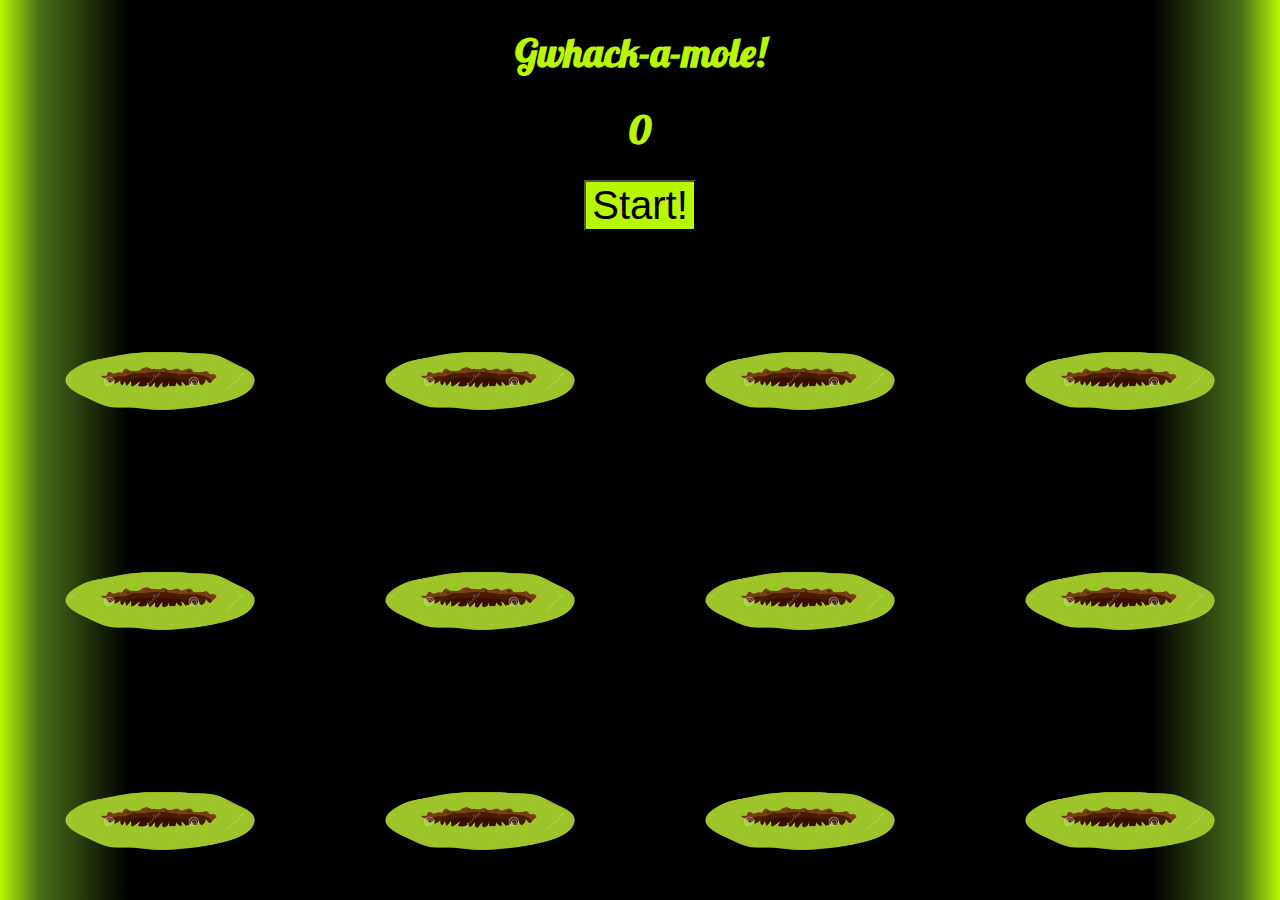
==== index.html @ dde04607 "first commit" ====
<!DOCTYPE html>
<html lang="en">
<head>
    <meta charset="UTF-8">
    <meta http-equiv="X-UA-Compatible" content="IE=edge">
    <meta name="viewport" content="width=device-width, initial-scale=1.0">
    <title>Document</title>
    <link rel="stylesheet" href="style.css">
    <link rel="preconnect" href="https://fonts.googleapis.com">
<link rel="preconnect" href="https://fonts.gstatic.com" crossorigin>
<link href="https://fonts.googleapis.com/css2?family=Lobster&display=swap" rel="stylesheet">
</head>
<body>
    <div class="viewer">
        <div class="infos">
            <h1>Gwhack-a-mole!</h1>
            <h1 class="score"> 0</h1>
            <div class = "start">
                <button>Start!</button>
            </div>
        </div>
        <div class="game">
            <div class="div1">
                <div class="hole">
                    <div class="mole mole1"></div>
                </div>
                <div class="hole">
                    <div class="mole mole2"></div>
                </div>
                <div class="hole">
                    <div class="mole mole3"></div>
                </div>
                <div class="hole">
                    <div class="mole mole4"></div>
                </div>
            </div>
            <div class="div2">
                <div class="hole">
                    <div class="mole mole5"></div>
                </div>
                <div class="hole">
                    <div class="mole mole6"></div>
                </div>
                <div class="hole">
                    <div class="mole mole7"></div>
                </div>
                <div class="hole">
                    <div class="mole mole8"></div>
                </div>
            </div>
            <div class="div3">
                <div class="hole">
                    <div class="mole mole9"></div>
                </div>
                <div class="hole">
                    <div class="mole mole10"></div>
                </div>
                <div class="hole">
                    <div class="mole mole11"></div>
                </div>
                <div class="hole">
                    <div class="mole mole12"></div>
                </div>
            </div>
        </div>
    </div>
<script src="script.js"></script>
</body>
</html>
---- style.css ----
body {
padding: 0;
margin: 0;
font-family: 'Lobster', cursive;
font-size: 10px;
background: rgb(184,247,1);
background: linear-gradient(90deg, rgba(184,247,1,1) 0%, rgba(74,113,24,1) 3%, rgba(0,0,0,1) 10%, rgba(0,0,0,1) 50%, rgba(0,0,0,1) 90%, rgba(74,113,24,1) 97%, rgba(184,247,1,1) 100%);
color: rgba(184,247,1,1);
}

h1 {
    font-size: 40px;
    text-align: center;
}

.start {
    text-align: center;
}

button {
    font-size: 40px;
    text-align: center;
    background-color: rgba(184,247,1,1);
    cursor: pointer;
}

.viewer {
    background-image: url(./images/guaca.jpg);
    background-repeat: no-repeat;
    background-size: cover;
    background: none;
}

.game {
    display: flex;
    flex-direction: column;
    align-items: center;
    justify-content: center;
}

.div1, .div2, .div3 {
    display: flex;
    flex-direction: row;
    align-items: center;
    justify-content: center;
}

.hole {
    height: 200px;
    width: 300px;
    margin: 10px;
    background-image: url(./images/dirt.png);
    background-repeat: no-repeat;
    background-size: cover;
    background-size: 200px;
    background-position: center;
    background-position: 50px bottom;
}

.mole {
    height: 200px;
    width: 300px;
    background-image: url(./images/avo.png);
    background-repeat: no-repeat;
    background-size: cover;
    background-size: 150px;
    background-position: 75px 0px;
    visibility: hidden;
}

/* .mole {
    height: 200px;
    width: 300px;
    background-image: url(./images/mole.png);
    background-repeat: no-repeat;
    background-size: cover;
    background-size: 180px;
    background-position: 60px -10px;
    visibility: hidden;
} */

/* .hole4 .mole {
    visibility: visible;
} */
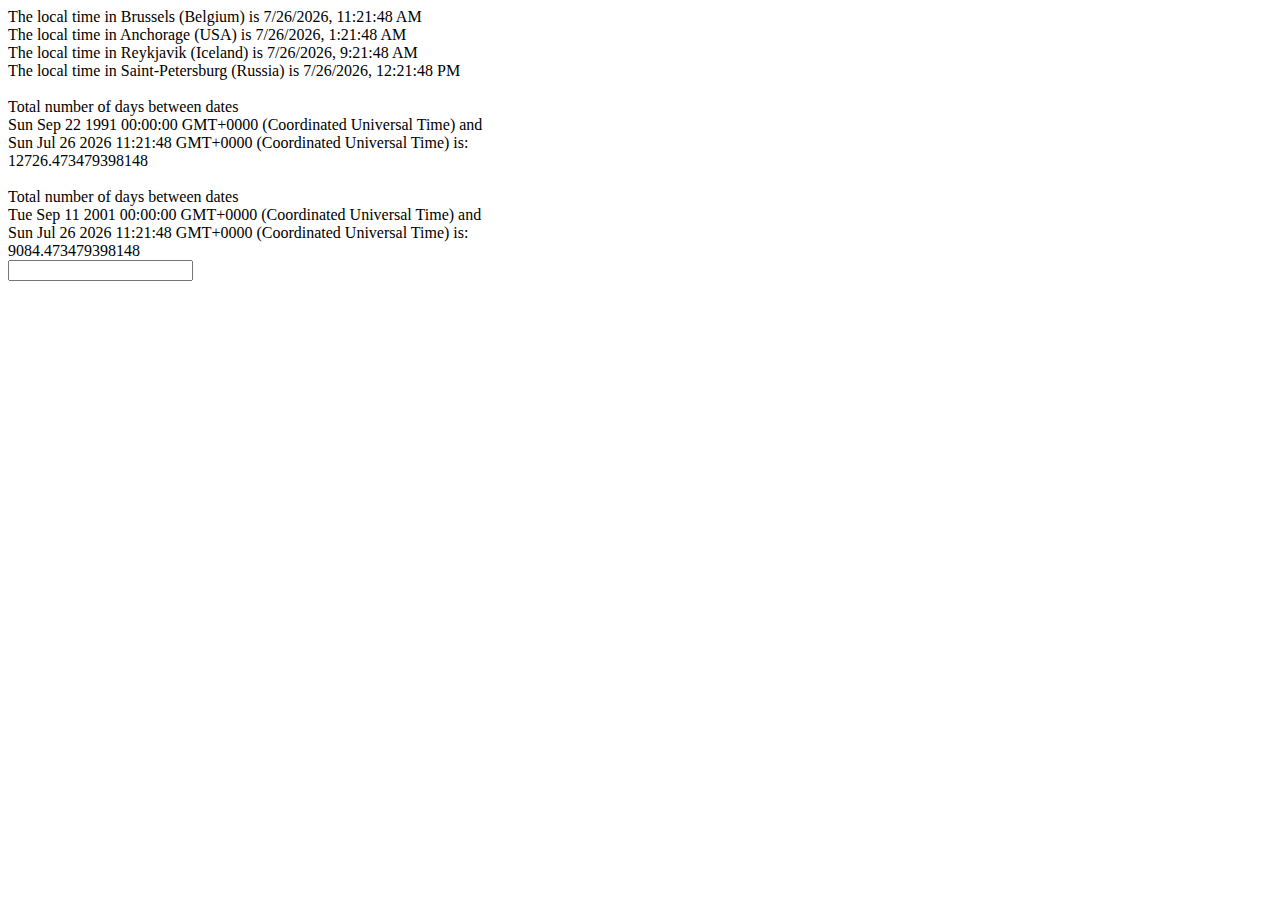
==== commit dd40d24d: "second commit" ====
--- a/index.html
+++ b/index.html
@@ -5,65 +5,10 @@
     <meta http-equiv="X-UA-Compatible" content="IE=edge">
     <meta name="viewport" content="width=device-width, initial-scale=1.0">
     <title>Document</title>
-    <link rel="stylesheet" href="style.css">
-    <link rel="preconnect" href="https://fonts.googleapis.com">
-<link rel="preconnect" href="https://fonts.gstatic.com" crossorigin>
-<link href="https://fonts.googleapis.com/css2?family=Lobster&display=swap" rel="stylesheet">
 </head>
 <body>
-    <div class="viewer">
-        <div class="infos">
-            <h1>Gwhack-a-mole!</h1>
-            <h1 class="score"> 0</h1>
-            <div class = "start">
-                <button>Start!</button>
-            </div>
-        </div>
-        <div class="game">
-            <div class="div1">
-                <div class="hole">
-                    <div class="mole mole1"></div>
-                </div>
-                <div class="hole">
-                    <div class="mole mole2"></div>
-                </div>
-                <div class="hole">
-                    <div class="mole mole3"></div>
-                </div>
-                <div class="hole">
-                    <div class="mole mole4"></div>
-                </div>
-            </div>
-            <div class="div2">
-                <div class="hole">
-                    <div class="mole mole5"></div>
-                </div>
-                <div class="hole">
-                    <div class="mole mole6"></div>
-                </div>
-                <div class="hole">
-                    <div class="mole mole7"></div>
-                </div>
-                <div class="hole">
-                    <div class="mole mole8"></div>
-                </div>
-            </div>
-            <div class="div3">
-                <div class="hole">
-                    <div class="mole mole9"></div>
-                </div>
-                <div class="hole">
-                    <div class="mole mole10"></div>
-                </div>
-                <div class="hole">
-                    <div class="mole mole11"></div>
-                </div>
-                <div class="hole">
-                    <div class="mole mole12"></div>
-                </div>
-            </div>
-        </div>
-    </div>
-<script src="script.js"></script>
+    
+
+    <script src="script.js"></script>
 </body>
 </html>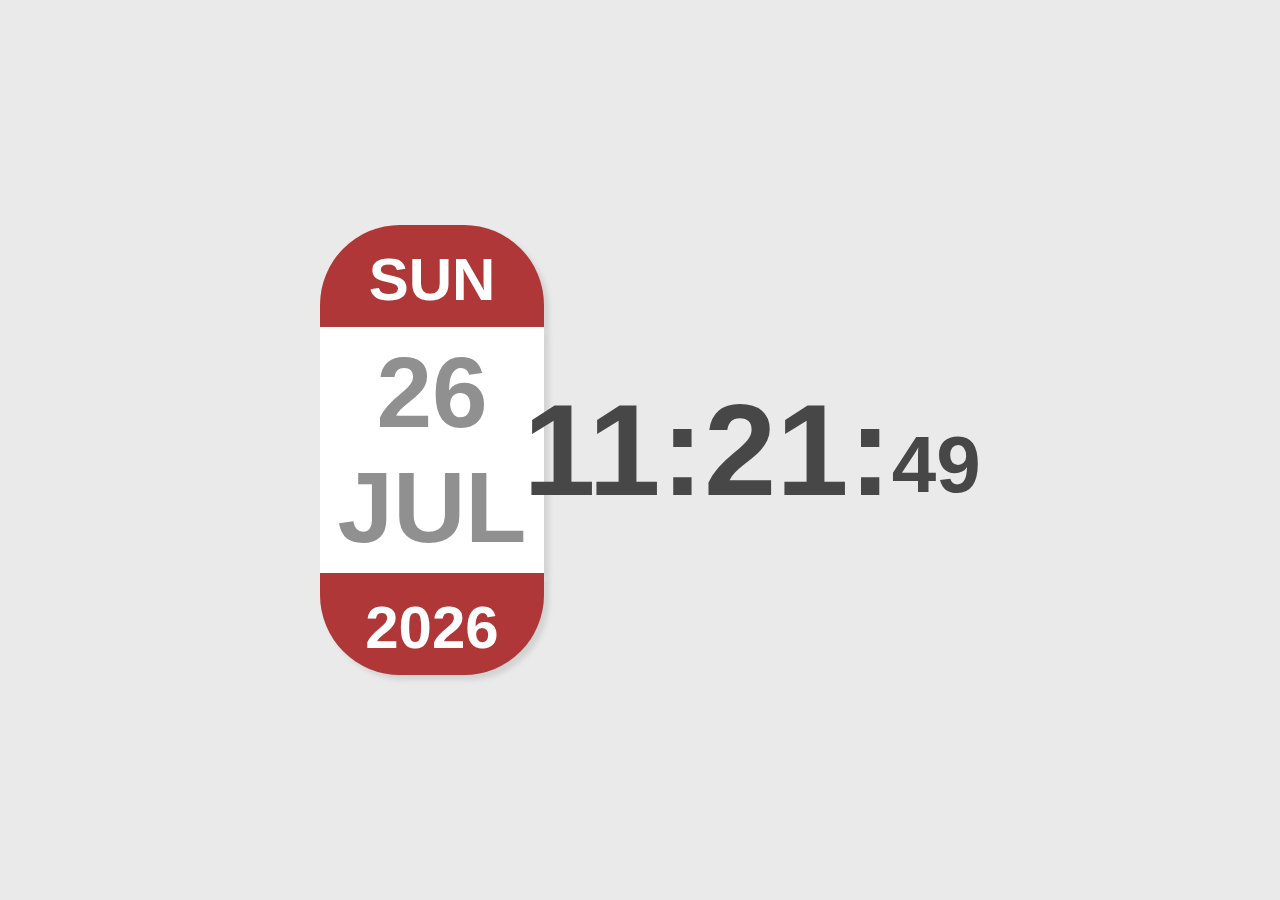
==== commit ddeffd78: "fourth commit" ====
--- a/index.html
+++ b/index.html
@@ -4,11 +4,26 @@
     <meta charset="UTF-8">
     <meta http-equiv="X-UA-Compatible" content="IE=edge">
     <meta name="viewport" content="width=device-width, initial-scale=1.0">
+    <link rel="stylesheet" href="style.css">
     <title>Document</title>
 </head>
 <body>
+    <div class="horloge">
+        <div class="date">
+            <div class="jour"></div>
+            <div class="mois">
+                <div class="day"></div>
+                <div class="month"></div>
+            </div>
+            <div class="annee"></div>
+        </div>
+        <div class="heure">
+            <div class="hours"></div>
+            <div class="minutes"></div>
+            <div class="seconds"></div>
+        </div>
+    </div>
     
-
     <script src="script.js"></script>
 </body>
 </html>--- a/style.css
+++ b/style.css
@@ -0,0 +1,89 @@
+body {
+    margin: 0;
+    padding: 0;
+    width: 100vw;
+    height: 100vh;
+    box-sizing: border-box;
+    display: flex;
+    align-items: center;
+    justify-content: center;
+    font-family: Arial, Helvetica, sans-serif;
+    font-weight: 900;
+    background-color: #EAEAEA;
+}
+
+.horloge {
+    width: 50%;
+    height: 50%;
+    display: flex;
+    flex-direction: row;
+    align-items: center;
+    justify-content: center;
+}
+
+.date {
+    width: 35%;
+    height: 100%;
+    display: flex;
+    flex-direction: column;
+    align-items: center;
+    justify-content: center;
+}
+
+.jour {
+    height: 20%;
+    font-size: 60px;
+    background-color: #B03737;
+    color: white;
+    width: 100%;
+    text-align: center;
+    padding-top: 20px;
+    border-radius: 80px 80px 0 0;
+    box-shadow: 5px 5px 5px #D3D3D3;
+}
+
+.mois {
+    height: 60%;
+    display: flex;
+    flex-direction: column;
+    align-items: center;
+    justify-content: center;
+    font-size: 100px;
+    background-color: white;
+    color:  #909090;
+    width: 100%;
+    text-align: center;
+    box-shadow: 5px 5px 5px #D3D3D3;
+}
+
+.annee {
+    height: 20%;
+    font-size: 60px;
+    background-color: #B03737;
+    color: white;
+    width: 100%;
+    text-align: center;
+    padding-top: 20px;
+    border-radius: 0 0 80px 80px;
+    box-shadow: 5px 5px 5px #D3D3D3;
+}
+
+
+
+.heure {
+    width: 65%;
+    height: 100%;
+    display: flex;
+    flex-direction: row;
+    align-items: center;
+    justify-content: center;
+    font-size: 130px;
+    color: #474747;
+    cursor: pointer;
+}
+
+.seconds {
+    font-size: 80px;
+    padding-top: 30px;
+}
+
